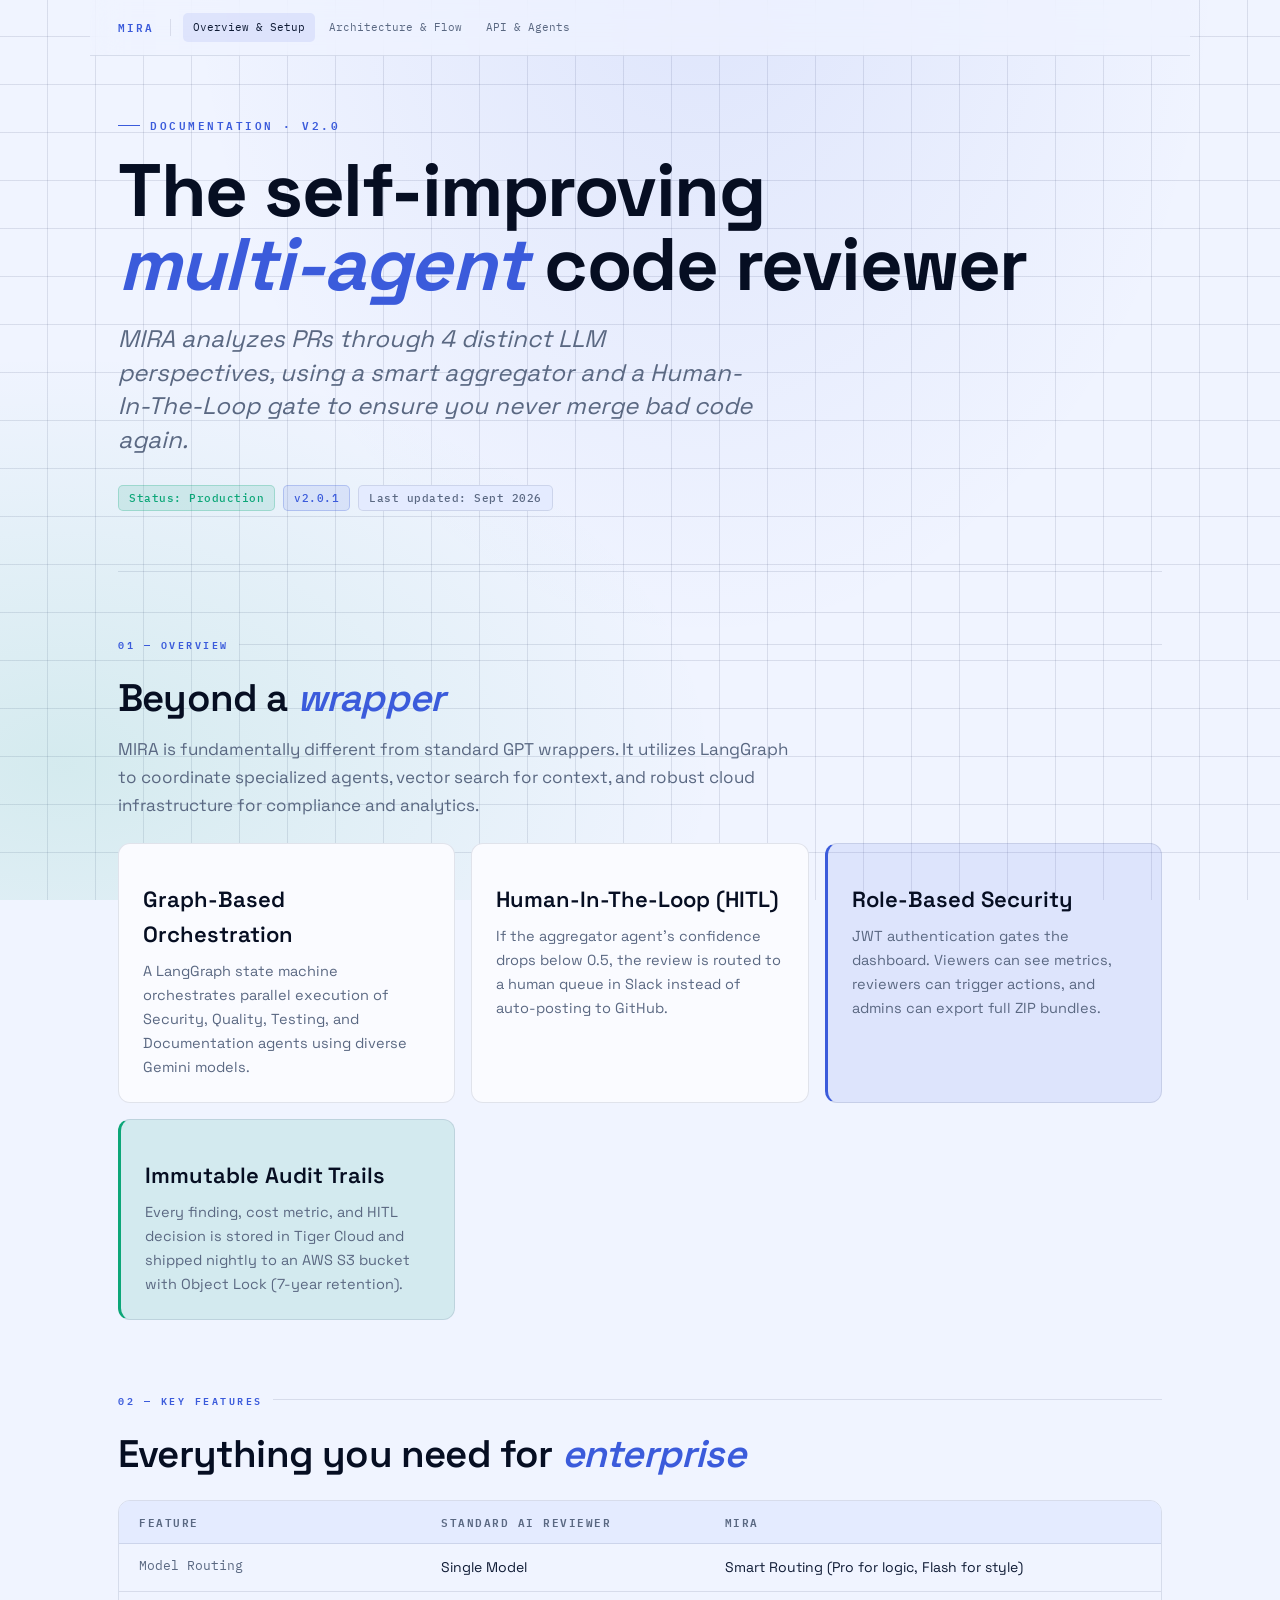
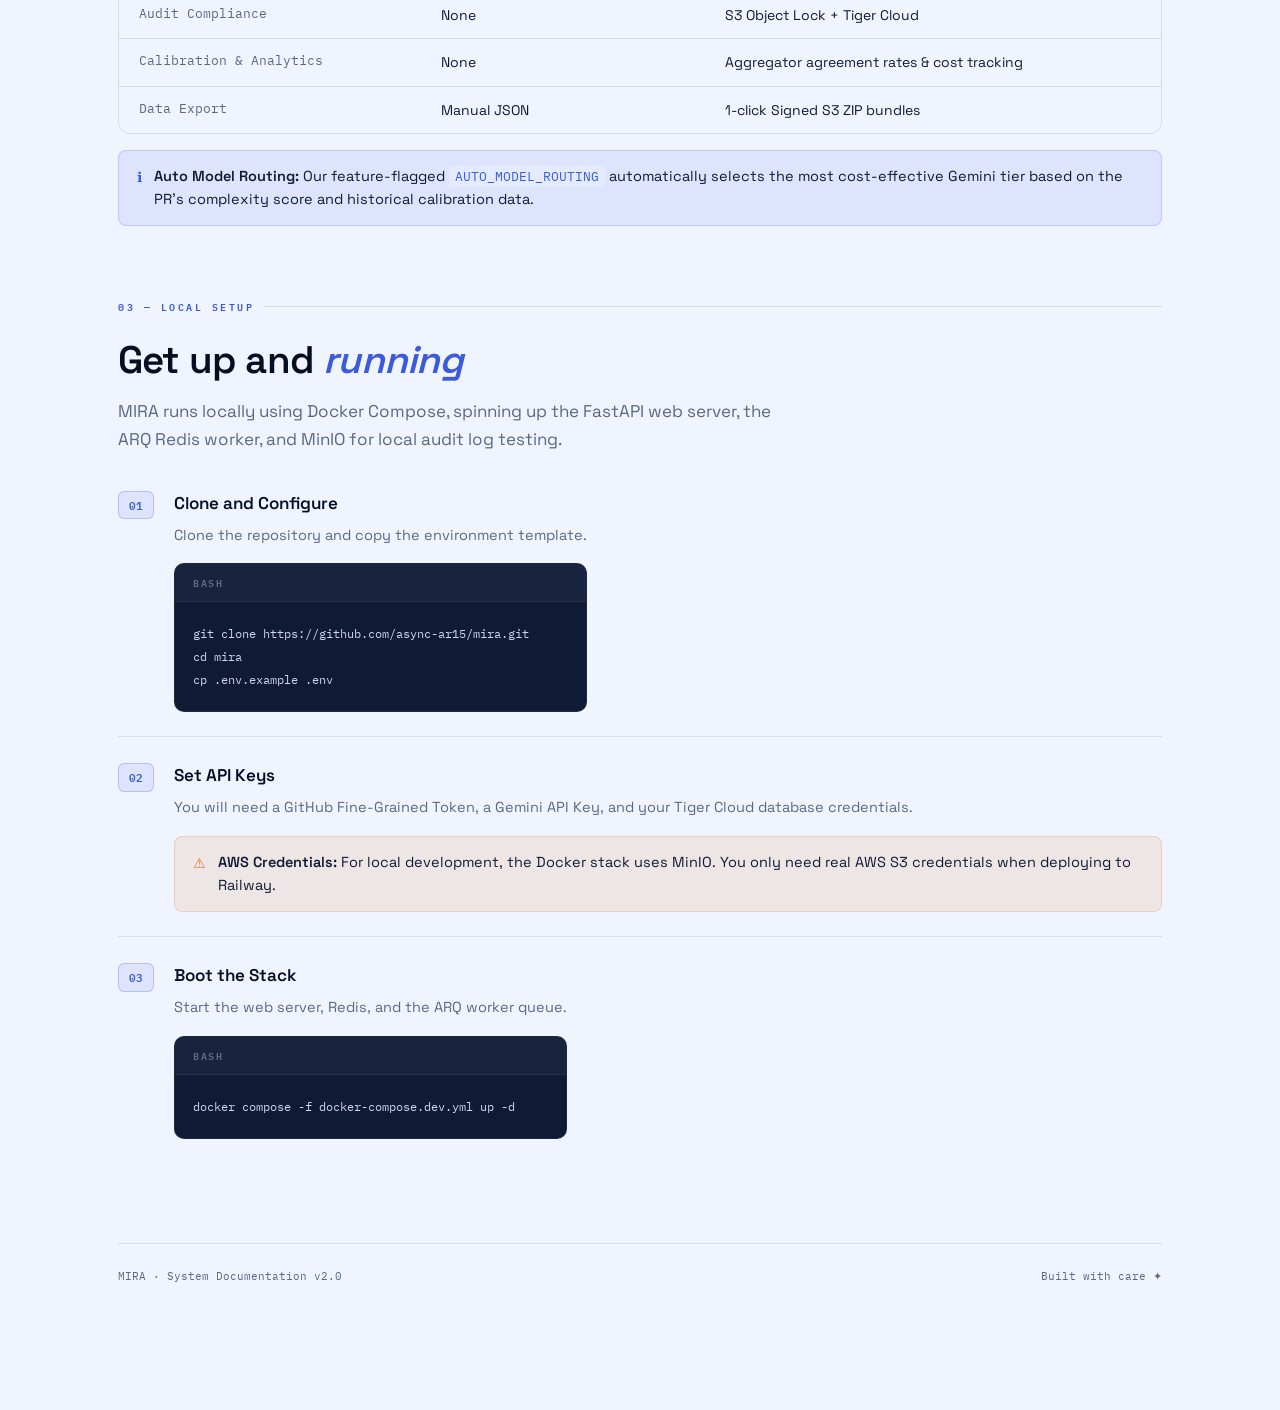
==== docs-site/index.html @ 65d92369 "docs: add premium HTML documentation site" ====
<!DOCTYPE html>
<html lang="en">
<head>
<meta charset="UTF-8">
<meta name="viewport" content="width=device-width, initial-scale=1.0">
<title>MIRA — Multi-Agent PR Review System</title>
<link rel="stylesheet" href="style.css">
</head>
<body>

<div class="shell">

  <!-- NAV -->
  <nav class="nav" role="navigation" aria-label="Page sections">
    <div class="nav__inner">
      <span class="nav__brand">MIRA</span>
      <a href="index.html" class="active">Overview & Setup</a>
      <a href="architecture.html">Architecture & Flow</a>
      <a href="api-and-agents.html">API & Agents</a>
    </div>
  </nav>

  <!-- HERO -->
  <header class="hero" role="banner">
    <div class="hero__eyebrow anim" style="--i:0">Documentation · v2.0</div>
    <h1 class="anim" style="--i:1">
      The self-improving<br><em>multi-agent</em> code reviewer
    </h1>
    <p class="hero__sub anim" style="--i:2">
      MIRA analyzes PRs through 4 distinct LLM perspectives, using a smart aggregator and a Human-In-The-Loop gate to ensure you never merge bad code again.
    </p>
    <div class="hero__meta anim" style="--i:3">
      <span class="badge badge--success">Status: Production</span>
      <span class="badge badge--accent">v2.0.1</span>
      <span class="badge badge--mono">Last updated: Sept 2026</span>
    </div>
  </header>

  <!-- OVERVIEW -->
  <section class="section" id="overview" aria-labelledby="overview-heading">
    <div class="section__label" aria-hidden="true">01 — Overview</div>
    <h2 id="overview-heading">Beyond a <em>wrapper</em></h2>
    <p class="section__lead">
      MIRA is fundamentally different from standard GPT wrappers. It utilizes LangGraph to coordinate specialized agents, vector search for context, and robust cloud infrastructure for compliance and analytics.
    </p>

    <div class="grid-2">
      <div class="card anim" style="--i:0">
        <h3>Graph-Based Orchestration</h3>
        <p>A LangGraph state machine orchestrates parallel execution of Security, Quality, Testing, and Documentation agents using diverse Gemini models.</p>
      </div>
      <div class="card anim" style="--i:1">
        <h3>Human-In-The-Loop (HITL)</h3>
        <p>If the aggregator agent's confidence drops below 0.5, the review is routed to a human queue in Slack instead of auto-posting to GitHub.</p>
      </div>
      <div class="card card--accent anim" style="--i:2">
        <h3>Role-Based Security</h3>
        <p>JWT authentication gates the dashboard. Viewers can see metrics, reviewers can trigger actions, and admins can export full ZIP bundles.</p>
      </div>
      <div class="card card--success anim" style="--i:3">
        <h3>Immutable Audit Trails</h3>
        <p>Every finding, cost metric, and HITL decision is stored in Tiger Cloud and shipped nightly to an AWS S3 bucket with Object Lock (7-year retention).</p>
      </div>
    </div>
  </section>

  <!-- FEATURES -->
  <section class="section" id="features" aria-labelledby="features-heading">
    <div class="section__label" aria-hidden="true">02 — Key Features</div>
    <h2 id="features-heading">Everything you need for <em>enterprise</em></h2>
    
    <div class="table-wrap">
      <table class="compare-table">
        <thead>
          <tr>
            <th>Feature</th>
            <th>Standard AI Reviewer</th>
            <th class="col--hi">MIRA</th>
          </tr>
        </thead>
        <tbody>
          <tr>
            <td>Model Routing</td>
            <td><span class="cell--no">Single Model</span></td>
            <td><span class="cell--yes">Smart Routing (Pro for logic, Flash for style)</span></td>
          </tr>
          <tr>
            <td>Audit Compliance</td>
            <td><span class="cell--no">None</span></td>
            <td><span class="cell--yes">S3 Object Lock + Tiger Cloud</span></td>
          </tr>
          <tr>
            <td>Calibration & Analytics</td>
            <td><span class="cell--no">None</span></td>
            <td><span class="cell--yes">Aggregator agreement rates & cost tracking</span></td>
          </tr>
          <tr>
            <td>Data Export</td>
            <td><span class="cell--partial">Manual JSON</span></td>
            <td><span class="cell--yes">1-click Signed S3 ZIP bundles</span></td>
          </tr>
        </tbody>
      </table>
    </div>

    <div class="callout callout--info">
      <span class="callout__icon">ℹ</span>
      <div>
        <strong>Auto Model Routing:</strong> Our feature-flagged <code>AUTO_MODEL_ROUTING</code> automatically selects the most cost-effective Gemini tier based on the PR's complexity score and historical calibration data.
      </div>
    </div>
  </section>

  <!-- SETUP -->
  <section class="section" id="setup" aria-labelledby="setup-heading">
    <div class="section__label" aria-hidden="true">03 — Local Setup</div>
    <h2 id="setup-heading">Get up and <em>running</em></h2>
    <p class="section__lead">MIRA runs locally using Docker Compose, spinning up the FastAPI web server, the ARQ Redis worker, and MinIO for local audit log testing.</p>

    <ol class="steps">
      <li class="step">
        <div class="step__number" aria-hidden="true">01</div>
        <div class="step__body">
          <h3>Clone and Configure</h3>
          <p>Clone the repository and copy the environment template.</p>
          <div class="code-block">
            <div class="code-block__header">
              <span class="code-block__lang">Bash</span>
            </div>
            <pre><code>git clone https://github.com/async-ar15/mira.git
cd mira
cp .env.example .env</code></pre>
          </div>
        </div>
      </li>
      <li class="step">
        <div class="step__number" aria-hidden="true">02</div>
        <div class="step__body">
          <h3>Set API Keys</h3>
          <p>You will need a GitHub Fine-Grained Token, a Gemini API Key, and your Tiger Cloud database credentials.</p>
          <div class="callout callout--warning">
            <span class="callout__icon">⚠</span>
            <div>
              <strong>AWS Credentials:</strong> For local development, the Docker stack uses MinIO. You only need real AWS S3 credentials when deploying to Railway.
            </div>
          </div>
        </div>
      </li>
      <li class="step">
        <div class="step__number" aria-hidden="true">03</div>
        <div class="step__body">
          <h3>Boot the Stack</h3>
          <p>Start the web server, Redis, and the ARQ worker queue.</p>
          <div class="code-block">
            <div class="code-block__header">
              <span class="code-block__lang">Bash</span>
            </div>
            <pre><code>docker compose -f docker-compose.dev.yml up -d</code></pre>
          </div>
        </div>
      </li>
    </ol>
  </section>

  <!-- FOOTER -->
  <footer class="footer" role="contentinfo">
    <span>MIRA · System Documentation v2.0</span>
    <span>Built with care ✦</span>
  </footer>

</div>

<!-- Smooth scroll -->
<script>
  document.querySelectorAll('.nav a[href^="#"]').forEach(a => {
    a.addEventListener('click', e => {
      e.preventDefault();
      document.querySelector(a.getAttribute('href'))?.scrollIntoView({ behavior: 'smooth' });
    });
  });
</script>

</body>
</html>
---- docs-site/style.css ----
/* ══════════════════════════════════════
   MIRA DOCUMENTATION STYLE SYSTEM
   Palette B (Blueprint Indigo) 
   Font Pair D (Space Grotesk × IBM Plex Mono)
══════════════════════════════════════ */

@import url('https://fonts.googleapis.com/css2?family=Space+Grotesk:wght@300;400;500;600;700&family=IBM+Plex+Mono:ital,wght@0,400;0,500;0,600;1,400&display=swap');

/* ── LIGHT ── */
:root {
  --bg:             #f0f4ff;
  --bg-tint:        #e4ebff;
  --surface:        #fafbff;
  --surface-up:     #ffffff;
  --border:         rgba(15, 27, 75, 0.11);
  --border-hi:      rgba(15, 27, 75, 0.24);
  --text:           #0f1b35;
  --text-bright:    #060e22;
  --text-dim:       #5a6882;
  --accent:         #3b5bdb;
  --accent-dim:     rgba(59, 91, 219, 0.10);
  --accent-bright:  #2a44b8;
  --success:        #0ca678;
  --success-dim:    rgba(12, 166, 120, 0.12);
  --warning:        #e07b2a;
  --warning-dim:    rgba(224, 123, 42, 0.12);
  --danger:         #e03131;
  --danger-dim:     rgba(224, 49, 49, 0.10);
  --code-bg:        #0f1b35;
  --code-text:      #c8d8f0;
  --code-accent:    #74b0ff;
  --code-string:    #8fd4a8;
  --code-comment:   #4a6080;

  --font-display: 'Space Grotesk', system-ui, sans-serif;
  --font-body:    'Space Grotesk', system-ui, sans-serif;
  --font-mono:    'IBM Plex Mono', 'SF Mono', Consolas, monospace;
}

/* ── DARK ── */
@media (prefers-color-scheme: dark) {
  :root {
    --bg:             #0b1220;
    --bg-tint:        #080e1a;
    --surface:        #0f1830;
    --surface-up:     #152040;
    --border:         rgba(116, 176, 255, 0.10);
    --border-hi:      rgba(116, 176, 255, 0.22);
    --text:           #b8cef0;
    --text-bright:    #daeaff;
    --text-dim:       #6080a8;
    --accent:         #74b0ff;
    --accent-dim:     rgba(116, 176, 255, 0.14);
    --accent-bright:  #a0ccff;
    --success:        #4ecda0;
    --success-dim:    rgba(78, 205, 160, 0.14);
    --warning:        #ffaa40;
    --warning-dim:    rgba(255, 170, 64, 0.14);
    --danger:         #ff6b6b;
    --danger-dim:     rgba(255, 107, 107, 0.14);
    --code-bg:        #040810;
    --code-text:      #b8cef0;
    --code-accent:    #74b0ff;
    --code-string:    #8fd4a8;
    --code-comment:   #3a5068;
  }
}

/* ══════════════════════════════════════
   RESET
══════════════════════════════════════ */
*, *::before, *::after { margin: 0; padding: 0; box-sizing: border-box; }
body { overflow-wrap: break-word; -webkit-font-smoothing: antialiased; }

/* ══════════════════════════════════════
   BASE
══════════════════════════════════════ */
body {
  background-color: var(--bg);
  color: var(--text);
  font-family: var(--font-body);
  font-size: 16px;
  line-height: 1.6;
  min-height: 100vh;
  background-image:
    radial-gradient(ellipse at 55% -8%, var(--accent-dim) 0%, transparent 52%),
    radial-gradient(ellipse at 5% 85%, var(--success-dim) 0%, transparent 38%),
    repeating-linear-gradient(0deg,   transparent, transparent 47px, var(--border) 47px, var(--border) 48px),
    repeating-linear-gradient(90deg,  transparent, transparent 47px, var(--border) 47px, var(--border) 48px);
  background-attachment: fixed;
}

::selection {
  background: var(--accent-dim);
  color: var(--text-bright);
}

/* ══════════════════════════════════════
   ANIMATIONS
══════════════════════════════════════ */
@keyframes fadeUp {
  from { opacity: 0; transform: translateY(16px); }
  to   { opacity: 1; transform: translateY(0); }
}
@keyframes fadeScale {
  from { opacity: 0; transform: scale(0.94); }
  to   { opacity: 1; transform: scale(1); }
}
@keyframes fadeIn {
  from { opacity: 0; }
  to   { opacity: 1; }
}

.anim       { animation: fadeUp   0.5s cubic-bezier(0.2, 0.7, 0.2, 1) both; animation-delay: calc(var(--i, 0) * 0.06s); }
.anim-scale { animation: fadeScale 0.4s ease-out both;                       animation-delay: calc(var(--i, 0) * 0.06s); }
.anim-fade  { animation: fadeIn    0.4s ease both;                           animation-delay: calc(var(--i, 0) * 0.06s); }

@media (prefers-reduced-motion: reduce) {
  *, *::before, *::after {
    animation-duration:   0.01ms !important;
    animation-delay:      0ms   !important;
    transition-duration:  0.01ms !important;
  }
}

/* ══════════════════════════════════════
   LAYOUT
══════════════════════════════════════ */
.shell {
  max-width: 1100px;
  margin: 0 auto;
  padding: 0 28px 100px;
}

/* ══════════════════════════════════════
   TYPOGRAPHY SCALE
══════════════════════════════════════ */
h1 {
  font-family: var(--font-display);
  font-size: clamp(46px, 5.8vw, 82px);
  font-weight: 700;
  line-height: 1.0;
  letter-spacing: -1.5px;
  color: var(--text-bright);
}
h1 em { font-style: italic; color: var(--accent); }

h2 {
  font-family: var(--font-display);
  font-size: clamp(28px, 3vw, 42px);
  font-weight: 600;
  line-height: 1.15;
  letter-spacing: -0.8px;
  color: var(--text-bright);
  margin-top: 24px;
}
h2 em { font-style: italic; color: var(--accent); }

h3 {
  font-family: var(--font-display);
  font-size: clamp(18px, 2vw, 22px);
  font-weight: 600;
  color: var(--text-bright);
  margin-top: 16px;
}

p  { font-size: 16px; line-height: 1.65; color: var(--text); margin-bottom: 12px; }
li { font-size: 15px; line-height: 1.7; color: var(--text); }
ul { margin-bottom: 12px; padding-left: 20px; }

a  { color: var(--accent); text-underline-offset: 3px; }
a:hover { color: var(--accent-bright); }

code {
  font-family: var(--font-mono);
  font-size: 0.88em;
  background: var(--bg-tint);
  color: var(--accent);
  padding: 2px 6px;
  border-radius: 4px;
}
pre code { background: none; color: inherit; padding: 0; }

/* ══════════════════════════════════════
   COMPONENTS
══════════════════════════════════════ */

/* Nav */
.nav {
  position: sticky;
  top: 0;
  z-index: 60;
  backdrop-filter: blur(14px);
  -webkit-backdrop-filter: blur(14px);
  background: color-mix(in srgb, var(--bg) 76%, transparent);
  border-bottom: 1px solid var(--border);
  padding: 13px 28px;
  margin: 0 -28px 0;
}
.nav__inner {
  max-width: 1044px;
  margin: 0 auto;
  display: flex;
  align-items: center;
  gap: 4px;
  overflow-x: auto;
  scrollbar-width: none;
}
.nav__inner::-webkit-scrollbar { display: none; }
.nav__brand {
  font-family: var(--font-mono);
  font-size: 10.5px;
  font-weight: 600;
  text-transform: uppercase;
  letter-spacing: 2px;
  color: var(--accent);
  padding-right: 16px;
  margin-right: 8px;
  border-right: 1px solid var(--border);
  white-space: nowrap;
  flex-shrink: 0;
}
.nav a {
  font-family: var(--font-mono);
  font-size: 10.5px;
  color: var(--text-dim);
  text-decoration: none;
  padding: 6px 10px;
  border-radius: 5px;
  white-space: nowrap;
  transition: color 0.15s, background 0.15s;
}
.nav a:hover, .nav a.active { color: var(--text); background: var(--accent-dim); }

/* Hero */
.hero {
  padding: 52px 0 60px;
  border-bottom: 1px solid var(--border);
  margin-bottom: 64px;
}
.hero__eyebrow {
  font-family: var(--font-mono);
  font-size: 10.5px;
  font-weight: 600;
  text-transform: uppercase;
  letter-spacing: 2.5px;
  color: var(--accent);
  display: inline-flex;
  align-items: center;
  gap: 10px;
  margin-bottom: 20px;
}
.hero__eyebrow::before {
  content: '';
  width: 22px;
  height: 1px;
  background: var(--accent);
}
.hero__sub {
  font-family: var(--font-display);
  font-style: italic;
  font-size: clamp(18px, 2vw, 24px);
  color: var(--text-dim);
  line-height: 1.4;
  max-width: 640px;
  margin: 20px 0 28px;
}
.hero__meta { display: flex; flex-wrap: wrap; gap: 8px; }

/* Badges */
.badge {
  display: inline-flex;
  align-items: center;
  gap: 5px;
  font-family: var(--font-mono);
  font-size: 10.5px;
  font-weight: 500;
  padding: 4px 10px;
  border-radius: 5px;
  letter-spacing: 0.5px;
}
.badge--accent  { color: var(--accent);  background: var(--accent-dim);  border: 1px solid color-mix(in srgb, var(--accent)  25%, transparent); }
.badge--success { color: var(--success); background: var(--success-dim); border: 1px solid color-mix(in srgb, var(--success) 25%, transparent); }
.badge--warning { color: var(--warning); background: var(--warning-dim); border: 1px solid color-mix(in srgb, var(--warning) 25%, transparent); }
.badge--danger  { color: var(--danger);  background: var(--danger-dim);  border: 1px solid color-mix(in srgb, var(--danger)  25%, transparent); }
.badge--mono    { color: var(--text-dim); background: var(--bg-tint); border: 1px solid var(--border); }

/* Sections */
.section { margin-bottom: 72px; scroll-margin-top: 60px; }
.section__label {
  font-family: var(--font-mono);
  font-size: 10px;
  font-weight: 600;
  text-transform: uppercase;
  letter-spacing: 2.5px;
  color: var(--accent);
  margin-bottom: 12px;
  display: flex;
  align-items: center;
  gap: 10px;
}
.section__label::after { content: ''; flex: 1; height: 1px; background: var(--border); }
.section__lead { font-size: 17px; color: var(--text-dim); max-width: 680px; line-height: 1.65; margin-top: 14px; }

/* Cards */
.card {
  background: var(--surface);
  border: 1px solid var(--border);
  border-radius: 12px;
  padding: 22px 24px;
  transition: border-color 0.2s, box-shadow 0.2s;
}
.card:hover { border-color: var(--border-hi); box-shadow: 0 4px 20px rgba(0, 0, 0, 0.06); }
.card h3 { margin-bottom: 8px; }
.card p  { font-size: 14.5px; color: var(--text-dim); margin-bottom: 0; }
.card--accent  { border-left: 3px solid var(--accent);  background: var(--accent-dim);  }
.card--success { border-left: 3px solid var(--success); background: var(--success-dim); }
.card--warning { border-left: 3px solid var(--warning); background: var(--warning-dim); }
.card--danger  { border-left: 3px solid var(--danger);  background: var(--danger-dim);  }

.grid-2 { display: grid; grid-template-columns: repeat(auto-fit, minmax(280px, 1fr)); gap: 16px; margin-top: 24px; }
.grid-3 { display: grid; grid-template-columns: repeat(auto-fit, minmax(220px, 1fr)); gap: 14px; margin-top: 24px; }

/* Code Blocks */
.code-block {
  background: var(--code-bg);
  border-radius: 10px;
  overflow: hidden;
  margin-top: 16px;
  border: 1px solid rgba(255, 255, 255, 0.06);
}
.code-block__header {
  background: rgba(255, 255, 255, 0.04);
  border-bottom: 1px solid rgba(255, 255, 255, 0.06);
  padding: 10px 18px;
  display: flex;
  align-items: center;
  justify-content: space-between;
}
.code-block__lang {
  font-family: var(--font-mono);
  font-size: 10px;
  font-weight: 600;
  text-transform: uppercase;
  letter-spacing: 1.5px;
  color: rgba(200, 218, 240, 0.4);
}
.code-block__file {
  font-family: var(--font-mono);
  font-size: 11px;
  color: rgba(200, 218, 240, 0.3);
}
.code-block pre {
  padding: 20px 18px;
  margin: 0;
  font-family: var(--font-mono);
  font-size: 13.5px;
  line-height: 1.7;
  color: var(--code-text);
  white-space: pre-wrap;
  overflow-x: auto;
}
.ck { color: var(--code-accent); }
.cs { color: var(--code-string); }
.cc { color: var(--code-comment); font-style: italic; }
.ca { color: var(--code-text); opacity: 0.85; }

/* Tables */
.table-wrap { margin-top: 24px; overflow-x: auto; border-radius: 12px; border: 1px solid var(--border); }
.compare-table { width: 100%; border-collapse: collapse; }
.compare-table thead tr { background: var(--bg-tint); }
.compare-table th {
  font-family: var(--font-mono);
  font-size: 10.5px;
  font-weight: 600;
  text-transform: uppercase;
  letter-spacing: 1.5px;
  color: var(--text-dim);
  padding: 13px 20px;
  text-align: left;
  border-bottom: 1px solid var(--border);
}
.compare-table td { padding: 12px 20px; font-size: 14px; color: var(--text); border-bottom: 1px solid var(--border); vertical-align: top; }
.compare-table tr:last-child td { border-bottom: none; }
.compare-table td:first-child { color: var(--text-dim); font-size: 13px; font-family: var(--font-mono); }
.compare-table tbody tr:hover { background: var(--surface); }

/* Callouts */
.callout {
  display: flex;
  gap: 12px;
  align-items: flex-start;
  padding: 14px 18px;
  border-radius: 8px;
  font-size: 14.5px;
  line-height: 1.6;
  margin-top: 16px;
}
.callout__icon { font-size: 14px; flex-shrink: 0; margin-top: 1px; }
.callout strong { font-weight: 600; }
.callout--info    { background: var(--accent-dim);  border: 1px solid color-mix(in srgb, var(--accent)  20%, transparent); color: var(--text); }
.callout--info    .callout__icon { color: var(--accent);  }
.callout--warning { background: var(--warning-dim); border: 1px solid color-mix(in srgb, var(--warning) 20%, transparent); color: var(--text); }
.callout--warning .callout__icon { color: var(--warning); }
.callout--success { background: var(--success-dim); border: 1px solid color-mix(in srgb, var(--success) 20%, transparent); color: var(--text); }
.callout--success .callout__icon { color: var(--success); }

/* Steps */
.steps { list-style: none; display: flex; flex-direction: column; gap: 0; padding: 0; }
.step { display: flex; gap: 20px; padding: 24px 0; border-bottom: 1px solid var(--border); align-items: flex-start; }
.step:last-child { border-bottom: none; }
.step__number {
  font-family: var(--font-mono);
  font-size: 11px;
  font-weight: 600;
  color: var(--accent);
  background: var(--accent-dim);
  border: 1px solid color-mix(in srgb, var(--accent) 25%, transparent);
  border-radius: 6px;
  padding: 4px 10px;
  flex-shrink: 0;
  margin-top: 2px;
}
.step__body h3 { margin-bottom: 6px; font-size: 17px; margin-top: 0; }
.step__body p  { font-size: 14.5px; color: var(--text-dim); margin-bottom: 0; }

/* Footer */
.footer {
  margin-top: 80px;
  padding-top: 24px;
  border-bottom: 24px solid transparent;
  border-top: 1px solid var(--border);
  display: flex;
  justify-content: space-between;
  align-items: center;
  flex-wrap: wrap;
  gap: 8px;
  font-family: var(--font-mono);
  font-size: 11px;
  color: var(--text-dim);
}
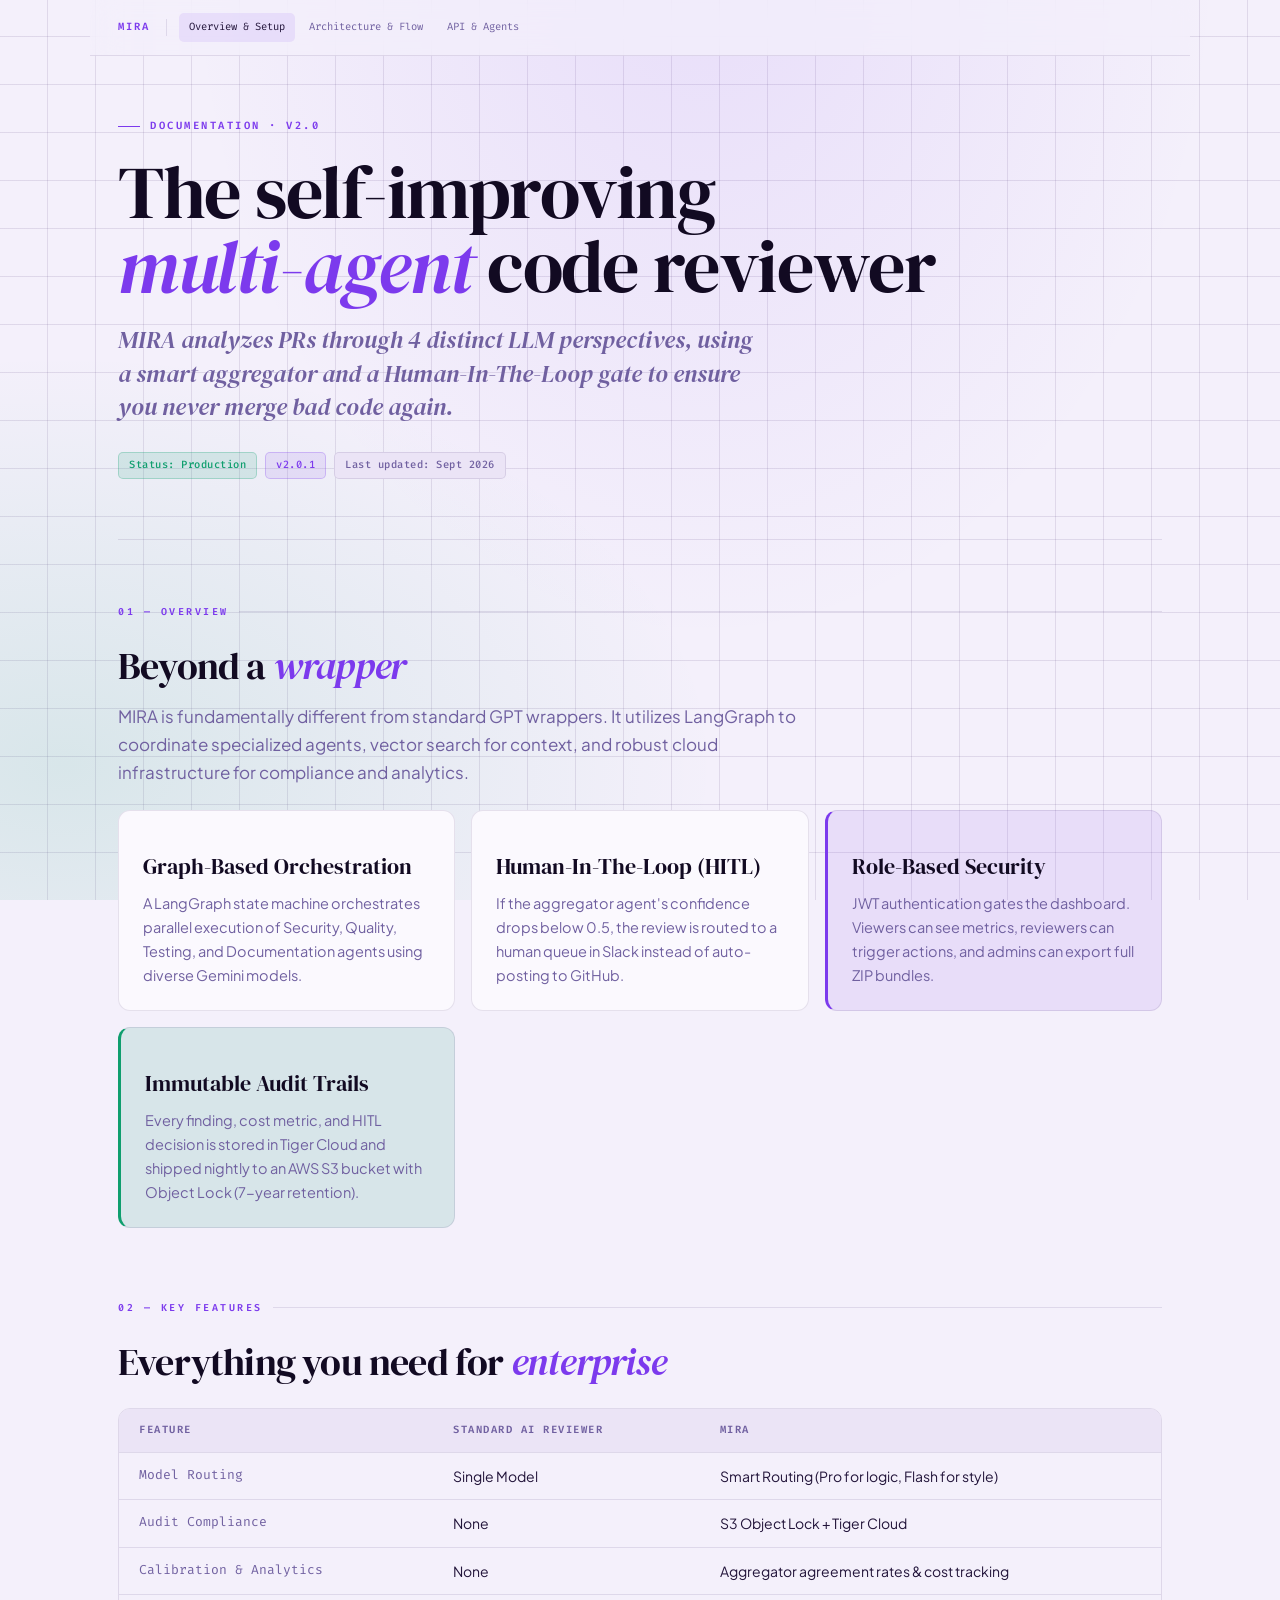
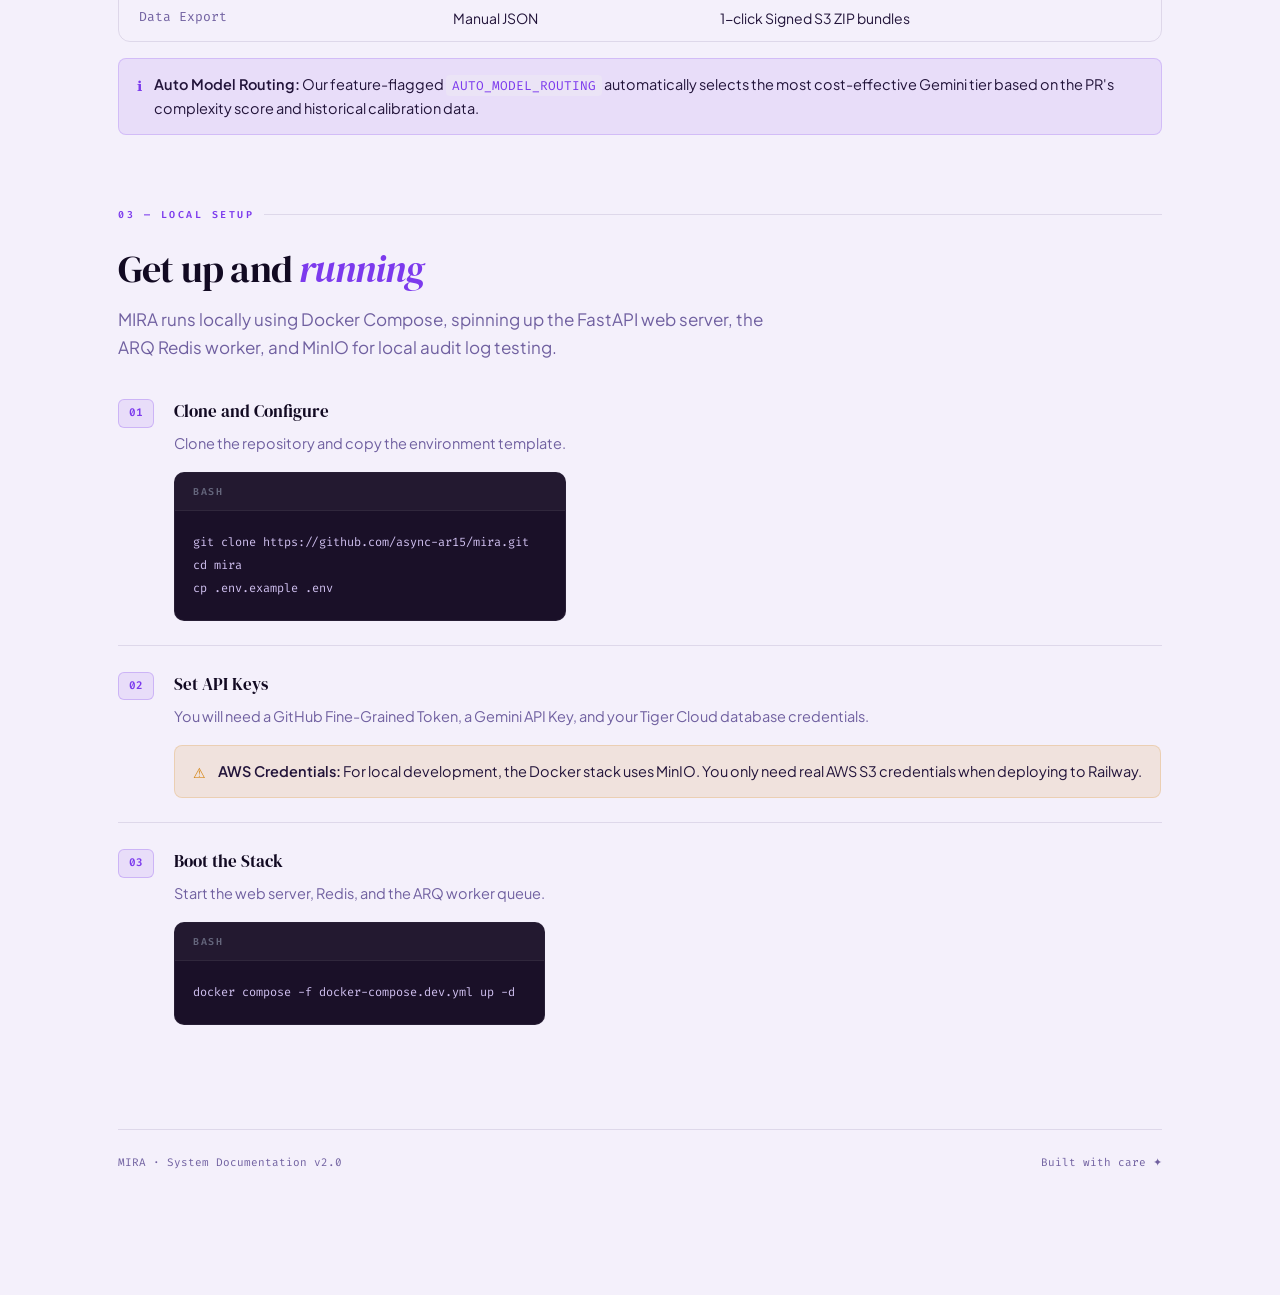
==== commit c1feaacf: "docs: add cache buster to stylesheet" ====
--- a/docs-site/index.html
+++ b/docs-site/index.html
@@ -4,7 +4,7 @@
 <meta charset="UTF-8">
 <meta name="viewport" content="width=device-width, initial-scale=1.0">
 <title>MIRA — Multi-Agent PR Review System</title>
-<link rel="stylesheet" href="style.css">
+<link rel="stylesheet" href="style.css?v=2">
 </head>
 <body>
 
--- a/docs-site/style.css
+++ b/docs-site/style.css
@@ -1,68 +1,68 @@
 /* ══════════════════════════════════════
    MIRA DOCUMENTATION STYLE SYSTEM
-   Palette B (Blueprint Indigo) 
-   Font Pair D (Space Grotesk × IBM Plex Mono)
-══════════════════════════════════════ */
-
-@import url('https://fonts.googleapis.com/css2?family=Space+Grotesk:wght@300;400;500;600;700&family=IBM+Plex+Mono:ital,wght@0,400;0,500;0,600;1,400&display=swap');
+   Palette E (Obsidian Violet) 
+   Font Pair C (DM Serif Display × Plus Jakarta Sans)
+══════════════════════════════════════ */
+
+@import url('https://fonts.googleapis.com/css2?family=DM+Serif+Display:ital@0;1&family=Plus+Jakarta+Sans:wght@300;400;500;600;700&family=Fira+Code:wght@400;500&display=swap');
 
 /* ── LIGHT ── */
 :root {
-  --bg:             #f0f4ff;
-  --bg-tint:        #e4ebff;
-  --surface:        #fafbff;
+  --bg:             #f4f0fb;
+  --bg-tint:        #ebe4f6;
+  --surface:        #fbf9fe;
   --surface-up:     #ffffff;
-  --border:         rgba(15, 27, 75, 0.11);
-  --border-hi:      rgba(15, 27, 75, 0.24);
-  --text:           #0f1b35;
-  --text-bright:    #060e22;
-  --text-dim:       #5a6882;
-  --accent:         #3b5bdb;
-  --accent-dim:     rgba(59, 91, 219, 0.10);
-  --accent-bright:  #2a44b8;
-  --success:        #0ca678;
-  --success-dim:    rgba(12, 166, 120, 0.12);
-  --warning:        #e07b2a;
-  --warning-dim:    rgba(224, 123, 42, 0.12);
-  --danger:         #e03131;
-  --danger-dim:     rgba(224, 49, 49, 0.10);
-  --code-bg:        #0f1b35;
-  --code-text:      #c8d8f0;
-  --code-accent:    #74b0ff;
-  --code-string:    #8fd4a8;
-  --code-comment:   #4a6080;
-
-  --font-display: 'Space Grotesk', system-ui, sans-serif;
-  --font-body:    'Space Grotesk', system-ui, sans-serif;
-  --font-mono:    'IBM Plex Mono', 'SF Mono', Consolas, monospace;
+  --border:         rgba(50, 20, 90, 0.11);
+  --border-hi:      rgba(50, 20, 90, 0.24);
+  --text:           #22143a;
+  --text-bright:    #120a22;
+  --text-dim:       #7060a0;
+  --accent:         #7c3aed;
+  --accent-dim:     rgba(124, 58, 237, 0.10);
+  --accent-bright:  #6020d0;
+  --success:        #0f9e6e;
+  --success-dim:    rgba(15, 158, 110, 0.12);
+  --warning:        #d4820e;
+  --warning-dim:    rgba(212, 130, 14, 0.12);
+  --danger:         #c0283c;
+  --danger-dim:     rgba(192, 40, 60, 0.10);
+  --code-bg:        #1a1028;
+  --code-text:      #d0c0f0;
+  --code-accent:    #c084fc;
+  --code-string:    #86efac;
+  --code-comment:   #604880;
+
+  --font-display: 'DM Serif Display', Georgia, serif;
+  --font-body:    'Plus Jakarta Sans', system-ui, sans-serif;
+  --font-mono:    'Fira Code', 'SF Mono', Consolas, monospace;
 }
 
 /* ── DARK ── */
 @media (prefers-color-scheme: dark) {
   :root {
-    --bg:             #0b1220;
-    --bg-tint:        #080e1a;
-    --surface:        #0f1830;
-    --surface-up:     #152040;
-    --border:         rgba(116, 176, 255, 0.10);
-    --border-hi:      rgba(116, 176, 255, 0.22);
-    --text:           #b8cef0;
-    --text-bright:    #daeaff;
-    --text-dim:       #6080a8;
-    --accent:         #74b0ff;
-    --accent-dim:     rgba(116, 176, 255, 0.14);
-    --accent-bright:  #a0ccff;
-    --success:        #4ecda0;
-    --success-dim:    rgba(78, 205, 160, 0.14);
-    --warning:        #ffaa40;
-    --warning-dim:    rgba(255, 170, 64, 0.14);
-    --danger:         #ff6b6b;
-    --danger-dim:     rgba(255, 107, 107, 0.14);
-    --code-bg:        #040810;
-    --code-text:      #b8cef0;
-    --code-accent:    #74b0ff;
-    --code-string:    #8fd4a8;
-    --code-comment:   #3a5068;
+    --bg:             #0e0818;
+    --bg-tint:        #0a0614;
+    --surface:        #140c22;
+    --surface-up:     #1c1230;
+    --border:         rgba(196, 132, 252, 0.10);
+    --border-hi:      rgba(196, 132, 252, 0.22);
+    --text:           #d0b8f0;
+    --text-bright:    #f0e0ff;
+    --text-dim:       #806090;
+    --accent:         #c084fc;
+    --accent-dim:     rgba(196, 132, 252, 0.15);
+    --accent-bright:  #ddb0ff;
+    --success:        #4ade80;
+    --success-dim:    rgba(74, 222, 128, 0.14);
+    --warning:        #facc15;
+    --warning-dim:    rgba(250, 204, 21, 0.14);
+    --danger:         #f87171;
+    --danger-dim:     rgba(248, 113, 113, 0.14);
+    --code-bg:        #06020e;
+    --code-text:      #d0c0f0;
+    --code-accent:    #c084fc;
+    --code-string:    #86efac;
+    --code-comment:   #483660;
   }
 }
 
@@ -138,7 +138,7 @@
 h1 {
   font-family: var(--font-display);
   font-size: clamp(46px, 5.8vw, 82px);
-  font-weight: 700;
+  font-weight: 400;
   line-height: 1.0;
   letter-spacing: -1.5px;
   color: var(--text-bright);
@@ -148,7 +148,7 @@
 h2 {
   font-family: var(--font-display);
   font-size: clamp(28px, 3vw, 42px);
-  font-weight: 600;
+  font-weight: 400;
   line-height: 1.15;
   letter-spacing: -0.8px;
   color: var(--text-bright);
@@ -159,7 +159,7 @@
 h3 {
   font-family: var(--font-display);
   font-size: clamp(18px, 2vw, 22px);
-  font-weight: 600;
+  font-weight: 400;
   color: var(--text-bright);
   margin-top: 16px;
 }
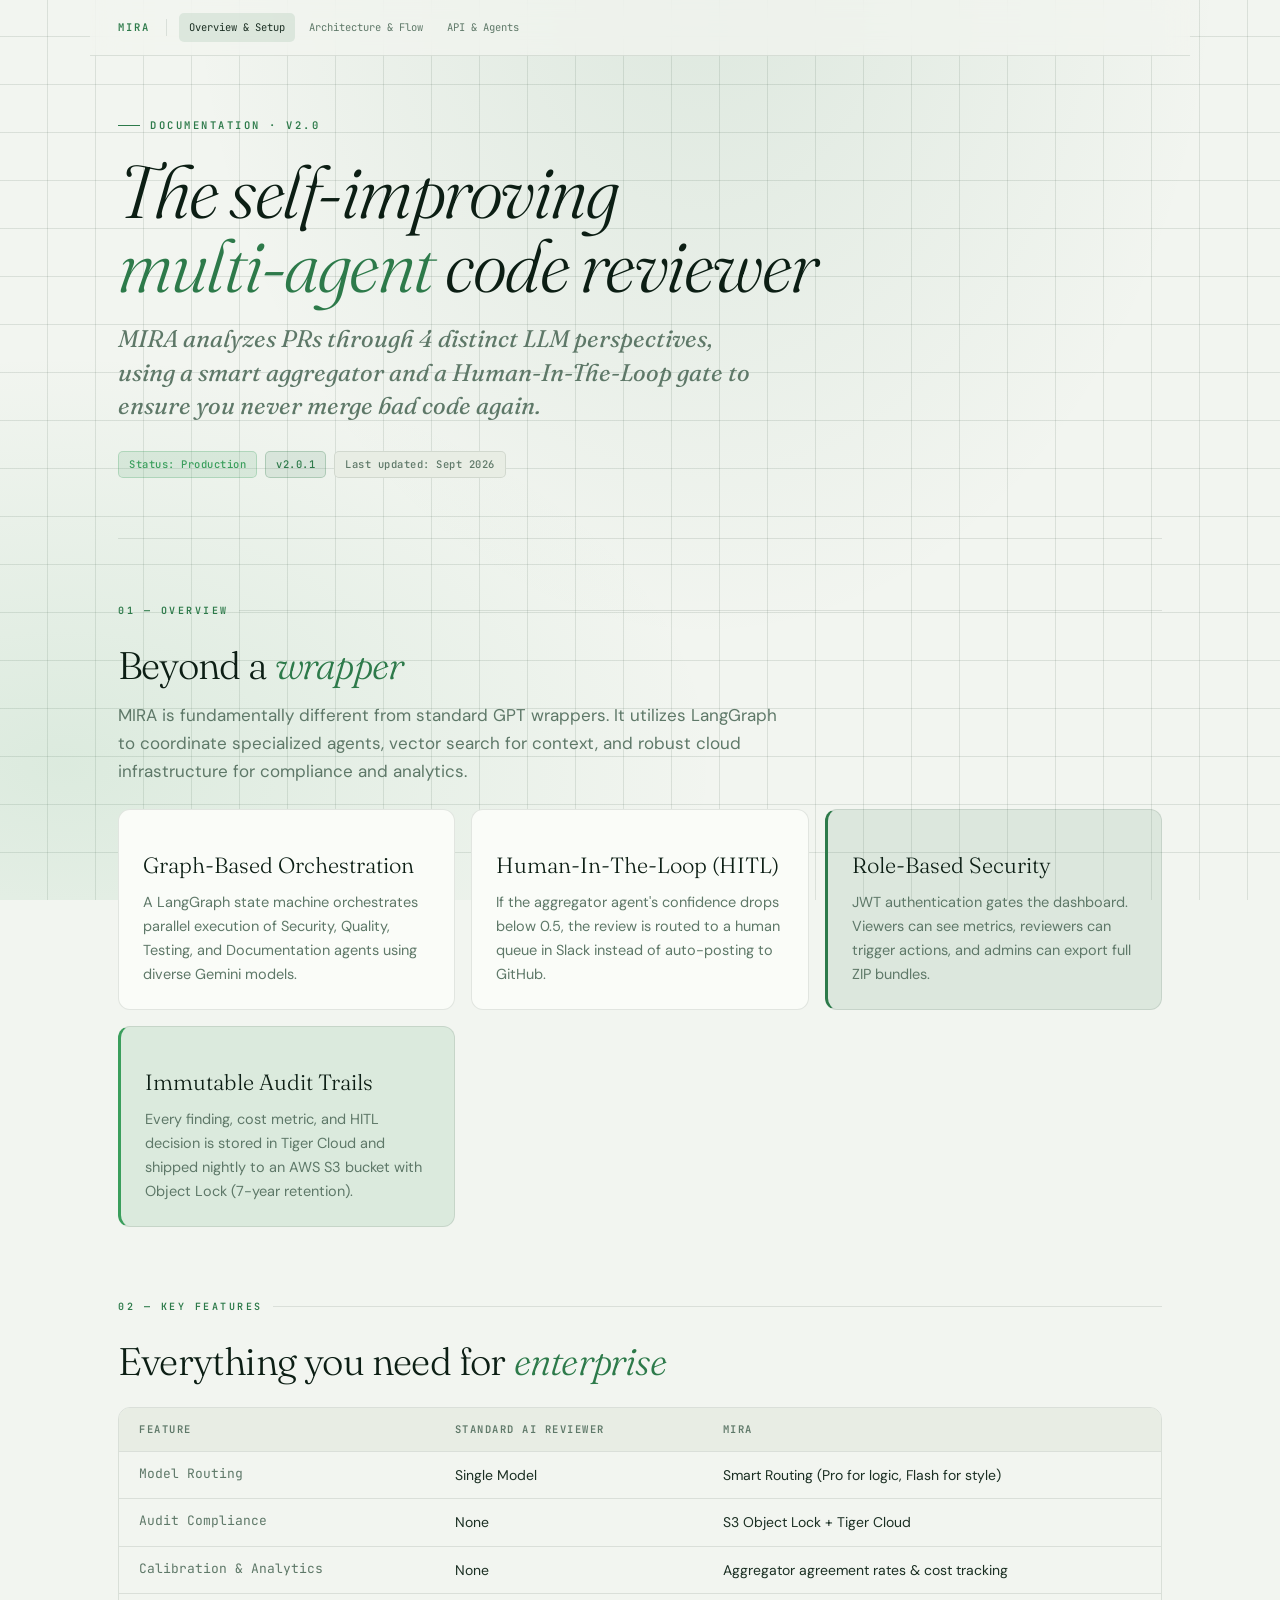
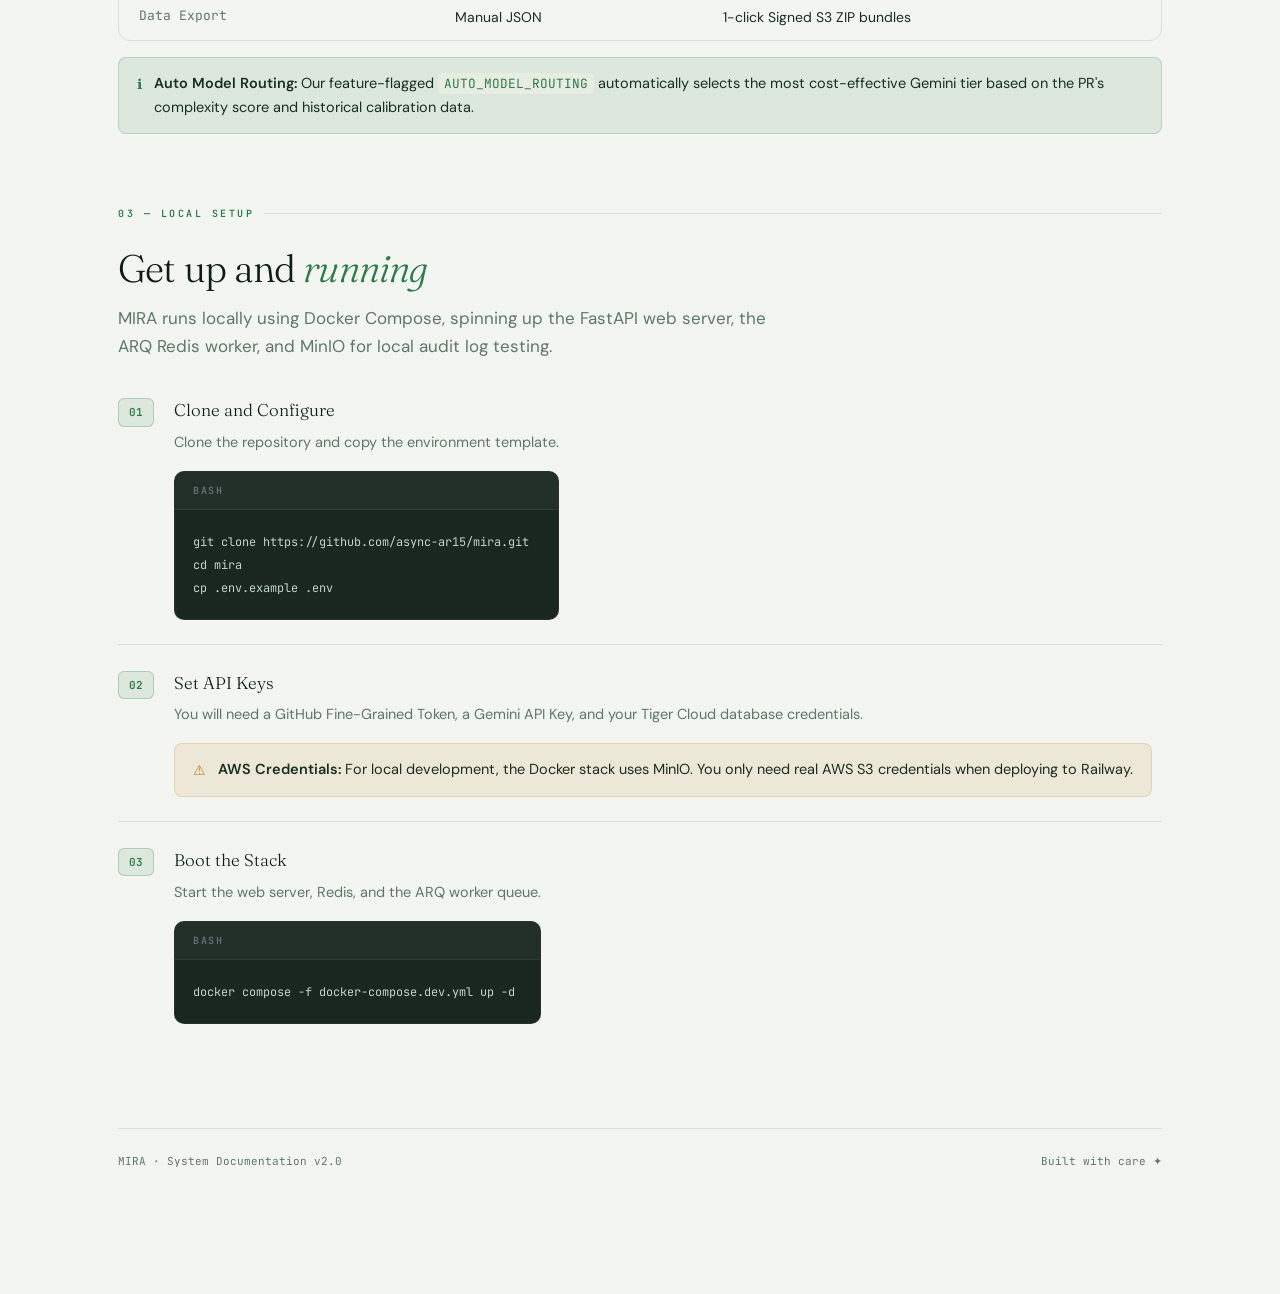
==== commit 7dd00dc3: "docs: redesign documentation site with Palette D (Forest Sage)" ====
--- a/docs-site/index.html
+++ b/docs-site/index.html
@@ -4,7 +4,7 @@
 <meta charset="UTF-8">
 <meta name="viewport" content="width=device-width, initial-scale=1.0">
 <title>MIRA — Multi-Agent PR Review System</title>
-<link rel="stylesheet" href="style.css?v=2">
+<link rel="stylesheet" href="style.css?v=3">
 </head>
 <body>
 
--- a/docs-site/style.css
+++ b/docs-site/style.css
@@ -1,68 +1,68 @@
 /* ══════════════════════════════════════
    MIRA DOCUMENTATION STYLE SYSTEM
-   Palette E (Obsidian Violet) 
-   Font Pair C (DM Serif Display × Plus Jakarta Sans)
-══════════════════════════════════════ */
-
-@import url('https://fonts.googleapis.com/css2?family=DM+Serif+Display:ital@0;1&family=Plus+Jakarta+Sans:wght@300;400;500;600;700&family=Fira+Code:wght@400;500&display=swap');
+   Palette D (Forest Sage) 
+   Font Pair B (Fraunces × DM Sans)
+══════════════════════════════════════ */
+
+@import url('https://fonts.googleapis.com/css2?family=Fraunces:ital,opsz,wght@0,9..144,300;0,9..144,600;1,9..144,300;1,9..144,600&family=DM+Sans:wght@300;400;500;600&family=JetBrains+Mono:wght@400;500;600&display=swap');
 
 /* ── LIGHT ── */
 :root {
-  --bg:             #f4f0fb;
-  --bg-tint:        #ebe4f6;
-  --surface:        #fbf9fe;
+  --bg:             #f2f5f0;
+  --bg-tint:        #e8ede4;
+  --surface:        #fafcf8;
   --surface-up:     #ffffff;
-  --border:         rgba(50, 20, 90, 0.11);
-  --border-hi:      rgba(50, 20, 90, 0.24);
-  --text:           #22143a;
-  --text-bright:    #120a22;
-  --text-dim:       #7060a0;
-  --accent:         #7c3aed;
-  --accent-dim:     rgba(124, 58, 237, 0.10);
-  --accent-bright:  #6020d0;
-  --success:        #0f9e6e;
-  --success-dim:    rgba(15, 158, 110, 0.12);
-  --warning:        #d4820e;
-  --warning-dim:    rgba(212, 130, 14, 0.12);
-  --danger:         #c0283c;
-  --danger-dim:     rgba(192, 40, 60, 0.10);
-  --code-bg:        #1a1028;
-  --code-text:      #d0c0f0;
-  --code-accent:    #c084fc;
-  --code-string:    #86efac;
-  --code-comment:   #604880;
-
-  --font-display: 'DM Serif Display', Georgia, serif;
-  --font-body:    'Plus Jakarta Sans', system-ui, sans-serif;
-  --font-mono:    'Fira Code', 'SF Mono', Consolas, monospace;
+  --border:         rgba(20, 50, 30, 0.11);
+  --border-hi:      rgba(20, 50, 30, 0.24);
+  --text:           #1a2e22;
+  --text-bright:    #0c1e14;
+  --text-dim:       #5e7868;
+  --accent:         #2d7a4a;
+  --accent-dim:     rgba(45, 122, 74, 0.11);
+  --accent-bright:  #1e5c36;
+  --success:        #3a9e5c;
+  --success-dim:    rgba(58, 158, 92, 0.12);
+  --warning:        #c08020;
+  --warning-dim:    rgba(192, 128, 32, 0.12);
+  --danger:         #b83030;
+  --danger-dim:     rgba(184, 48, 48, 0.10);
+  --code-bg:        #1a2620;
+  --code-text:      #c0d8c4;
+  --code-accent:    #68d888;
+  --code-string:    #d8c880;
+  --code-comment:   #4a6850;
+
+  --font-display: 'Fraunces', 'Iowan Old Style', Georgia, serif;
+  --font-body:    'DM Sans', system-ui, sans-serif;
+  --font-mono:    'JetBrains Mono', 'SF Mono', Consolas, monospace;
 }
 
 /* ── DARK ── */
 @media (prefers-color-scheme: dark) {
   :root {
-    --bg:             #0e0818;
-    --bg-tint:        #0a0614;
-    --surface:        #140c22;
-    --surface-up:     #1c1230;
-    --border:         rgba(196, 132, 252, 0.10);
-    --border-hi:      rgba(196, 132, 252, 0.22);
-    --text:           #d0b8f0;
-    --text-bright:    #f0e0ff;
-    --text-dim:       #806090;
-    --accent:         #c084fc;
-    --accent-dim:     rgba(196, 132, 252, 0.15);
-    --accent-bright:  #ddb0ff;
-    --success:        #4ade80;
-    --success-dim:    rgba(74, 222, 128, 0.14);
-    --warning:        #facc15;
-    --warning-dim:    rgba(250, 204, 21, 0.14);
-    --danger:         #f87171;
-    --danger-dim:     rgba(248, 113, 113, 0.14);
-    --code-bg:        #06020e;
-    --code-text:      #d0c0f0;
-    --code-accent:    #c084fc;
-    --code-string:    #86efac;
-    --code-comment:   #483660;
+    --bg:             #0e1a12;
+    --bg-tint:        #0a140d;
+    --surface:        #121e14;
+    --surface-up:     #182618;
+    --border:         rgba(120, 200, 140, 0.10);
+    --border-hi:      rgba(120, 200, 140, 0.22);
+    --text:           #b8d8b8;
+    --text-bright:    #d8f0d8;
+    --text-dim:       #6a8e6a;
+    --accent:         #5ec87a;
+    --accent-dim:     rgba(94, 200, 122, 0.14);
+    --accent-bright:  #90e8a0;
+    --success:        #6ed490;
+    --success-dim:    rgba(110, 212, 144, 0.14);
+    --warning:        #e8c050;
+    --warning-dim:    rgba(232, 192, 80, 0.14);
+    --danger:         #e06060;
+    --danger-dim:     rgba(224, 96, 96, 0.14);
+    --code-bg:        #060e08;
+    --code-text:      #b8d8b8;
+    --code-accent:    #68d888;
+    --code-string:    #d8c880;
+    --code-comment:   #3a5840;
   }
 }
 
@@ -138,7 +138,8 @@
 h1 {
   font-family: var(--font-display);
   font-size: clamp(46px, 5.8vw, 82px);
-  font-weight: 400;
+  font-weight: 300;
+  font-style: italic;
   line-height: 1.0;
   letter-spacing: -1.5px;
   color: var(--text-bright);
@@ -148,7 +149,7 @@
 h2 {
   font-family: var(--font-display);
   font-size: clamp(28px, 3vw, 42px);
-  font-weight: 400;
+  font-weight: 300;
   line-height: 1.15;
   letter-spacing: -0.8px;
   color: var(--text-bright);
@@ -159,7 +160,7 @@
 h3 {
   font-family: var(--font-display);
   font-size: clamp(18px, 2vw, 22px);
-  font-weight: 400;
+  font-weight: 300;
   color: var(--text-bright);
   margin-top: 16px;
 }
